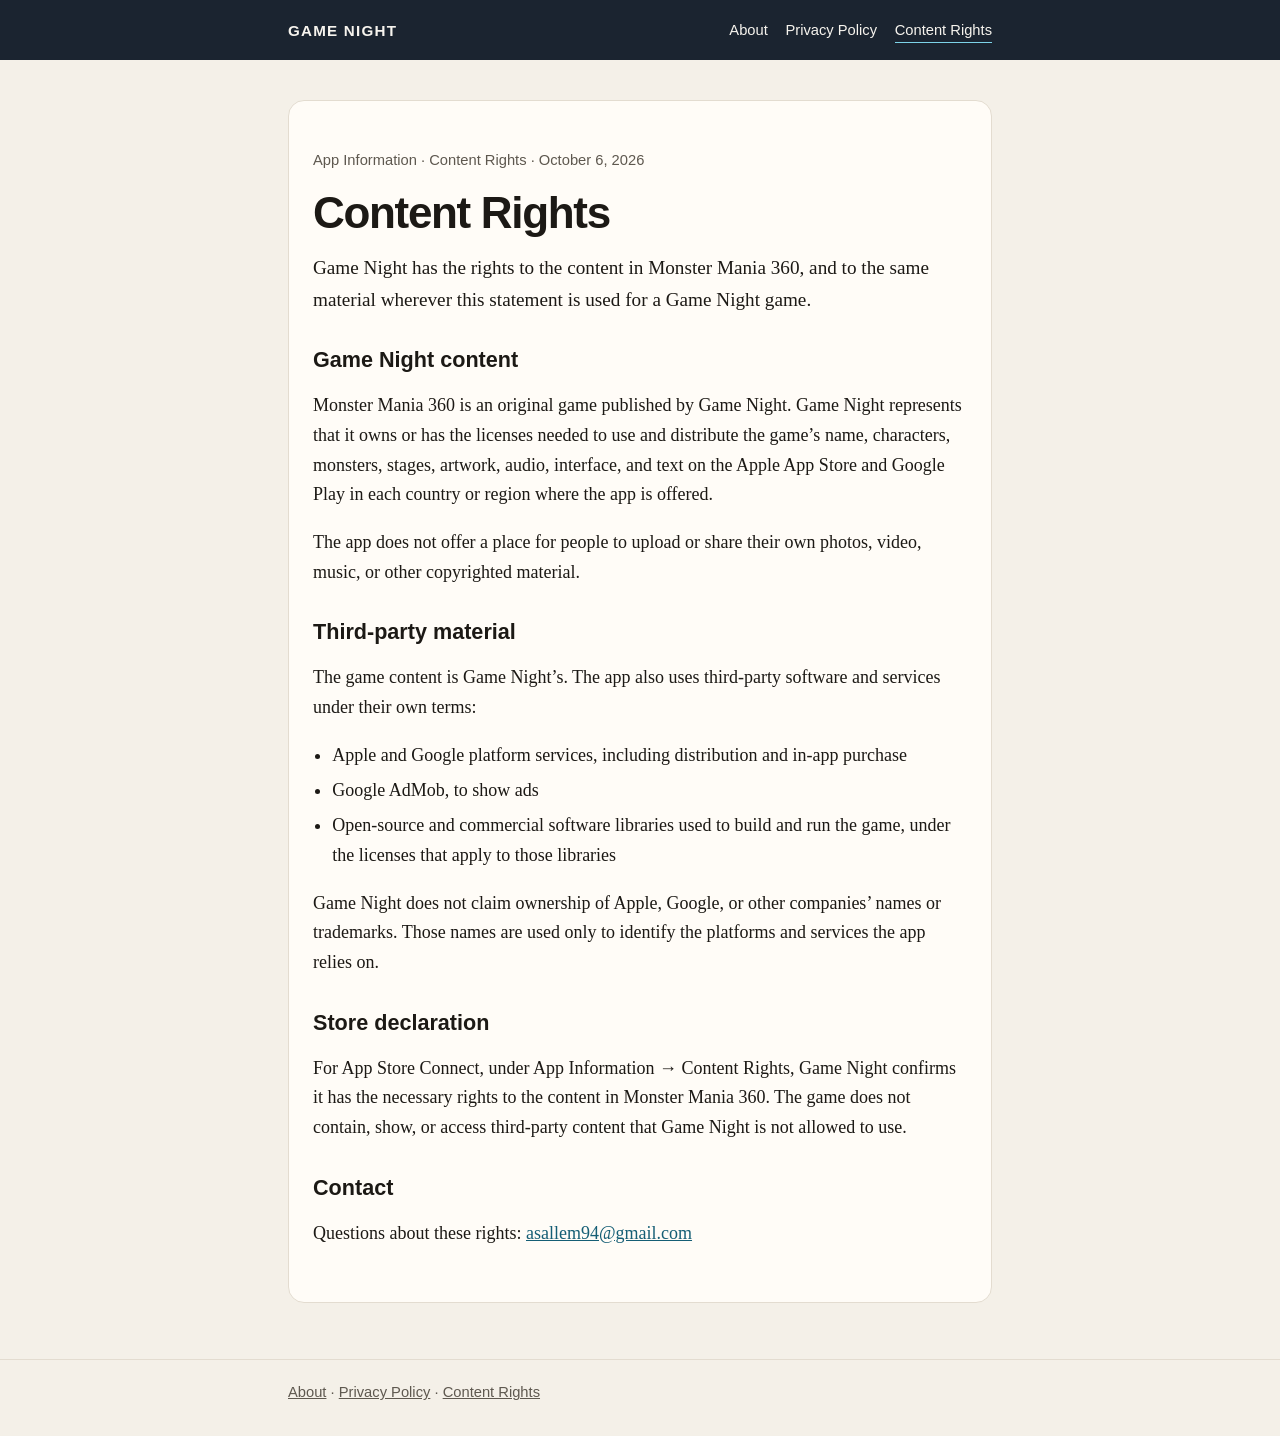
==== content-rights/index.html @ 41242394 "Add Game Night about, privacy, and content rights pages." ====
<!DOCTYPE html>
<html lang="en">
  <head>
    <meta charset="utf-8" />
    <meta name="viewport" content="width=device-width, initial-scale=1" />
    <title>Content Rights — Game Night</title>
    <meta
      name="description"
      content="Content rights information for Game Night and Monster Mania 360."
    />
    <link rel="stylesheet" href="../styles.css" />
  </head>
  <body>
    <header class="site-header">
      <div class="header-inner">
        <a class="brand" href="../">Game Night</a>
        <nav class="nav" aria-label="Primary">
          <a href="../">About</a>
          <a href="../privacy/">Privacy Policy</a>
          <a href="./" aria-current="page">Content Rights</a>
        </nav>
      </div>
    </header>
    <main class="page">
      <article class="sheet">
        <p class="meta">App Information · Content Rights · October 6, 2026</p>
        <h1>Content Rights</h1>
        <p class="lede">
          Game Night has the rights to the content in Monster Mania 360, and
          to the same material wherever this statement is used for a Game Night
          game.
        </p>
        <h2>Game Night content</h2>
        <p>
          Monster Mania 360 is an original game published by Game Night. Game
          Night represents that it owns or has the licenses needed to use and
          distribute the game’s name, characters, monsters, stages, artwork,
          audio, interface, and text on the Apple App Store and Google Play in
          each country or region where the app is offered.
        </p>
        <p>
          The app does not offer a place for people to upload or share their
          own photos, video, music, or other copyrighted material.
        </p>
        <h2>Third-party material</h2>
        <p>
          The game content is Game Night’s. The app also uses third-party
          software and services under their own terms:
        </p>
        <ul>
          <li>Apple and Google platform services, including distribution and in-app purchase</li>
          <li>Google AdMob, to show ads</li>
          <li>Open-source and commercial software libraries used to build and run the game, under the licenses that apply to those libraries</li>
        </ul>
        <p>
          Game Night does not claim ownership of Apple, Google, or other
          companies’ names or trademarks. Those names are used only to identify
          the platforms and services the app relies on.
        </p>
        <h2>Store declaration</h2>
        <p>
          For App Store Connect, under App Information → Content Rights, Game
          Night confirms it has the necessary rights to the content in Monster
          Mania 360. The game does not contain, show, or access third-party
          content that Game Night is not allowed to use.
        </p>
        <h2>Contact</h2>
        <p>
          Questions about these rights:
          <a href="mailto:asallem94@gmail.com">asallem94@gmail.com</a>
        </p>
      </article>
    </main>
    <footer class="site-footer">
      <div class="footer-inner">
        <a href="../">About</a> ·
        <a href="../privacy/">Privacy Policy</a> ·
        <a href="./">Content Rights</a>
      </div>
    </footer>
  </body>
</html>
---- styles.css ----
:root {
  --ink: #1c1915;
  --muted: #5e584f;
  --bg: #f4f0e8;
  --paper: #fffcf7;
  --line: #e3dcd0;
  --accent: #0e7490;
  --accent-dark: #155e75;
  --night: #1b2430;
  --night-soft: #243044;
}

* {
  box-sizing: border-box;
}

html {
  scroll-behavior: smooth;
}

body {
  margin: 0;
  color: var(--ink);
  background: var(--bg);
  font-family: "Iowan Old Style", Palatino, "Palatino Linotype", Georgia, serif;
  font-size: 1.125rem;
  line-height: 1.65;
}

a {
  color: var(--accent-dark);
}

a:hover {
  color: var(--accent);
}

.site-header {
  background: var(--night);
  color: #f7f4ee;
}

.site-header a {
  color: inherit;
  text-decoration: none;
}

.header-inner,
.page,
.site-footer .footer-inner {
  width: min(44rem, calc(100% - 2rem));
  margin: 0 auto;
}

.header-inner {
  display: flex;
  align-items: center;
  justify-content: space-between;
  gap: 1rem;
  padding: 1.1rem 0;
}

.brand {
  font-family: "Avenir Next", "Segoe UI", sans-serif;
  font-weight: 700;
  letter-spacing: 0.08em;
  text-transform: uppercase;
  font-size: 0.95rem;
}

.nav {
  display: flex;
  flex-wrap: wrap;
  gap: 0.85rem 1.1rem;
  font-family: "Avenir Next", "Segoe UI", sans-serif;
  font-size: 0.92rem;
}

.nav a {
  border-bottom: 1px solid transparent;
}

.nav a[aria-current="page"] {
  border-bottom-color: #7dd3e8;
}

.page {
  padding: 2.5rem 0 3.5rem;
}

.sheet {
  background: var(--paper);
  border: 1px solid var(--line);
  border-radius: 16px;
  padding: 2rem 1.5rem 2.25rem;
}

h1,
h2,
h3 {
  font-family: "Avenir Next", "Segoe UI", sans-serif;
  line-height: 1.2;
  font-weight: 650;
}

h1 {
  margin: 0 0 0.75rem;
  font-size: clamp(2rem, 5vw, 2.75rem);
  letter-spacing: -0.03em;
}

h2 {
  margin: 2rem 0 0.6rem;
  font-size: 1.35rem;
}

h3 {
  margin: 1.4rem 0 0.35rem;
  font-size: 1.05rem;
}

.lede {
  font-size: 1.2rem;
  margin-top: 0;
}

.meta {
  color: var(--muted);
  font-family: "Avenir Next", "Segoe UI", sans-serif;
  font-size: 0.92rem;
}

.cards {
  display: grid;
  gap: 0.85rem;
  margin: 1.5rem 0 0;
}

.card {
  display: block;
  padding: 1rem 1.05rem;
  border: 1px solid var(--line);
  border-radius: 12px;
  text-decoration: none;
  color: inherit;
  background: #fbf8f3;
}

.card:hover {
  border-color: #b7d4dc;
}

.card strong {
  display: block;
  font-family: "Avenir Next", "Segoe UI", sans-serif;
  margin-bottom: 0.2rem;
}

.card span {
  color: var(--muted);
  font-size: 0.98rem;
}

ul {
  padding-left: 1.2rem;
}

li + li {
  margin-top: 0.35rem;
}

.site-footer {
  border-top: 1px solid var(--line);
  color: var(--muted);
  font-family: "Avenir Next", "Segoe UI", sans-serif;
  font-size: 0.92rem;
}

.footer-inner {
  padding: 1.25rem 0 2rem;
}

.site-footer a {
  color: var(--muted);
}

@media (max-width: 640px) {
  .header-inner {
    align-items: flex-start;
    flex-direction: column;
  }

  .sheet {
    padding: 1.4rem 1.1rem 1.6rem;
  }
}
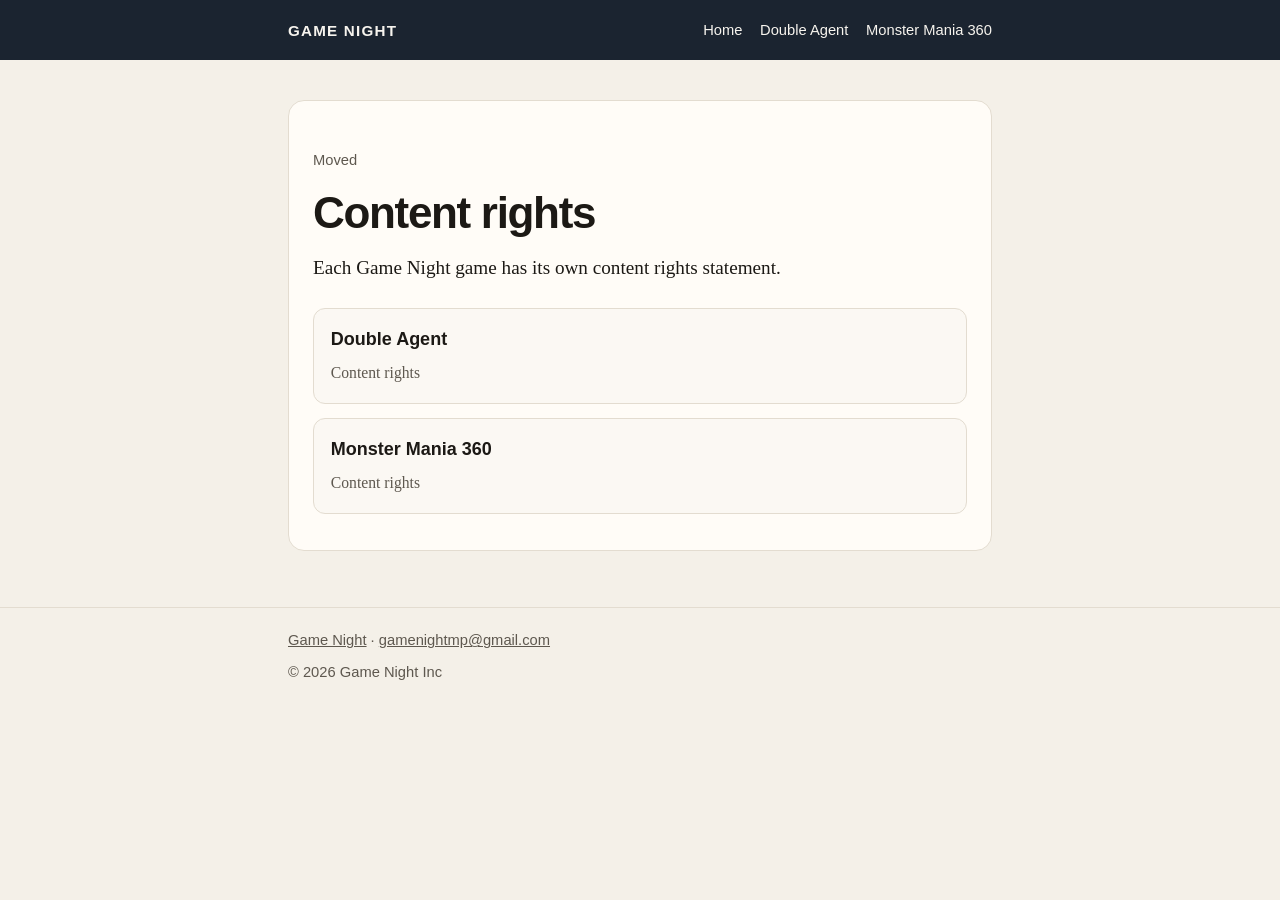
==== commit b761f0a8: "update site" ====
--- a/content-rights/index.html
+++ b/content-rights/index.html
@@ -3,10 +3,10 @@
   <head>
     <meta charset="utf-8" />
     <meta name="viewport" content="width=device-width, initial-scale=1" />
-    <title>Content Rights — Game Night</title>
+    <title>Content rights — Game Night</title>
     <meta
       name="description"
-      content="Content rights information for Game Night and Monster Mania 360."
+      content="Content rights statements for Game Night games now live on each game’s own page."
     />
     <link rel="stylesheet" href="../styles.css" />
   </head>
@@ -15,67 +15,36 @@
       <div class="header-inner">
         <a class="brand" href="../">Game Night</a>
         <nav class="nav" aria-label="Primary">
-          <a href="../">About</a>
-          <a href="../privacy/">Privacy Policy</a>
-          <a href="./" aria-current="page">Content Rights</a>
+          <a href="../">Home</a>
+          <a href="../doubleagent/about/">Double Agent</a>
+          <a href="../monstermania/about/">Monster Mania 360</a>
         </nav>
       </div>
     </header>
     <main class="page">
       <article class="sheet">
-        <p class="meta">App Information · Content Rights · October 6, 2026</p>
-        <h1>Content Rights</h1>
+        <p class="meta">Moved</p>
+        <h1>Content rights</h1>
         <p class="lede">
-          Game Night has the rights to the content in Monster Mania 360, and
-          to the same material wherever this statement is used for a Game Night
-          game.
+          Each Game Night game has its own content rights statement.
         </p>
-        <h2>Game Night content</h2>
-        <p>
-          Monster Mania 360 is an original game published by Game Night. Game
-          Night represents that it owns or has the licenses needed to use and
-          distribute the game’s name, characters, monsters, stages, artwork,
-          audio, interface, and text on the Apple App Store and Google Play in
-          each country or region where the app is offered.
-        </p>
-        <p>
-          The app does not offer a place for people to upload or share their
-          own photos, video, music, or other copyrighted material.
-        </p>
-        <h2>Third-party material</h2>
-        <p>
-          The game content is Game Night’s. The app also uses third-party
-          software and services under their own terms:
-        </p>
-        <ul>
-          <li>Apple and Google platform services, including distribution and in-app purchase</li>
-          <li>Google AdMob, to show ads</li>
-          <li>Open-source and commercial software libraries used to build and run the game, under the licenses that apply to those libraries</li>
-        </ul>
-        <p>
-          Game Night does not claim ownership of Apple, Google, or other
-          companies’ names or trademarks. Those names are used only to identify
-          the platforms and services the app relies on.
-        </p>
-        <h2>Store declaration</h2>
-        <p>
-          For App Store Connect, under App Information → Content Rights, Game
-          Night confirms it has the necessary rights to the content in Monster
-          Mania 360. The game does not contain, show, or access third-party
-          content that Game Night is not allowed to use.
-        </p>
-        <h2>Contact</h2>
-        <p>
-          Questions about these rights:
-          <a href="mailto:asallem94@gmail.com">asallem94@gmail.com</a>
-        </p>
+        <div class="cards">
+          <a class="card" href="../doubleagent/content/">
+            <strong>Double Agent</strong>
+            <span>Content rights</span>
+          </a>
+          <a class="card" href="../monstermania/content/">
+            <strong>Monster Mania 360</strong>
+            <span>Content rights</span>
+          </a>
+        </div>
       </article>
     </main>
     <footer class="site-footer">
       <div class="footer-inner">
-        <a href="../">About</a> ·
-        <a href="../privacy/">Privacy Policy</a> ·
-        <a href="./">Content Rights</a>
+        <a href="../">Game Night</a> ·
+        <a href="mailto:gamenightmp@gmail.com">gamenightmp@gmail.com</a>
+        <p class="copyright">© 2026 Game Night Inc</p>
       </div>
     </footer>
   </body>
--- a/styles.css
+++ b/styles.css
@@ -84,8 +84,141 @@
   border-bottom-color: #7dd3e8;
 }
 
+.nav-label {
+  color: #7dd3e8;
+  font-family: "Avenir Next", "Segoe UI", sans-serif;
+  font-size: 0.92rem;
+}
+
 .page {
   padding: 2.5rem 0 3.5rem;
+}
+
+.hero {
+  background: var(--night);
+  color: #f7f4ee;
+}
+
+.hero-inner {
+  width: min(52rem, calc(100% - 2rem));
+  margin: 0 auto;
+  padding: 1.5rem 0 3rem;
+}
+
+.hero h1,
+.hero .lede {
+  color: #f7f4ee;
+}
+
+.hero .lede {
+  max-width: 36rem;
+  margin-bottom: 0;
+}
+
+.hero .meta {
+  color: #7dd3e8;
+}
+
+.home .header-inner,
+.home .page,
+.home .site-footer .footer-inner {
+  width: min(52rem, calc(100% - 2rem));
+}
+
+.home .page {
+  padding-top: 1.75rem;
+}
+
+.pitches {
+  display: grid;
+  gap: 0.85rem;
+}
+
+.pitch {
+  display: flex;
+  flex-direction: column;
+  background: var(--paper);
+  border: 1px solid var(--line);
+  border-radius: 16px;
+  padding: 1.35rem 1.25rem 1.45rem;
+}
+
+.pitch-head {
+  display: flex;
+  align-items: center;
+  gap: 0.85rem;
+  margin-bottom: 0.85rem;
+}
+
+.pitch-head .meta,
+.pitch-head h2 {
+  margin: 0;
+}
+
+.pitch-head h2 {
+  margin-top: 0.15rem;
+}
+
+.pitch-icon {
+  width: 72px;
+  height: 72px;
+  border-radius: 18px;
+  object-fit: cover;
+  flex: none;
+  background: #fff;
+  box-shadow: 0 1px 2px rgba(28, 25, 21, 0.16);
+}
+
+.pitch h2 {
+  margin-top: 0.35rem;
+}
+
+.pitch p {
+  margin: 0.35rem 0 0;
+}
+
+.stores {
+  display: flex;
+  align-items: center;
+  flex-wrap: wrap;
+  gap: 0.35rem 0.15rem;
+  margin-top: auto;
+  padding-top: 1rem;
+}
+
+.store-badge {
+  display: block;
+  width: auto;
+}
+
+.store-apple {
+  height: 40px;
+}
+
+.store-google {
+  height: 60px;
+  margin-left: -6px;
+}
+
+.coming {
+  margin: 0.15rem 0 0;
+  color: var(--muted);
+  font-family: "Avenir Next", "Segoe UI", sans-serif;
+  font-size: 0.85rem;
+}
+
+.pitch-cta {
+  display: inline-block;
+  margin-top: 1rem;
+  font-family: "Avenir Next", "Segoe UI", sans-serif;
+  font-weight: 650;
+  text-decoration: none;
+}
+
+@media (min-width: 720px) {
+  .pitches {
+    grid-template-columns: 1fr 1fr;
+  }
 }
 
 .sheet {
@@ -161,6 +294,15 @@
   font-size: 0.98rem;
 }
 
+.card-links {
+  display: flex;
+  flex-wrap: wrap;
+  gap: 0.35rem 0.9rem;
+  margin: 0.55rem 0 0;
+  font-family: "Avenir Next", "Segoe UI", sans-serif;
+  font-size: 0.92rem;
+}
+
 ul {
   padding-left: 1.2rem;
 }
@@ -178,6 +320,10 @@
 
 .footer-inner {
   padding: 1.25rem 0 2rem;
+}
+
+.copyright {
+  margin: 0.45rem 0 0;
 }
 
 .site-footer a {
